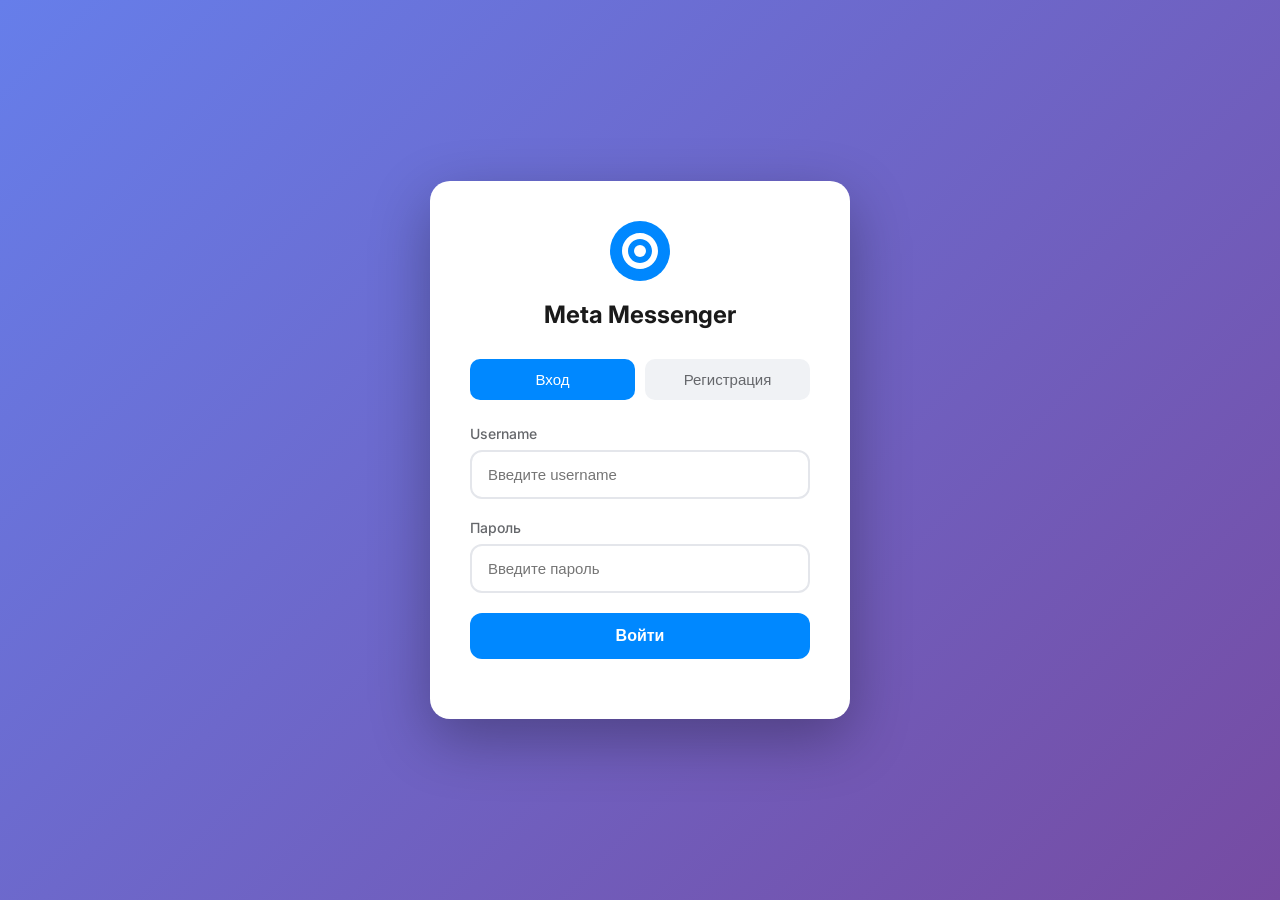
==== index.html @ 394619f1 "пердолич" ====
<!DOCTYPE html>
<html lang="ru">
<head>
  <meta charset="UTF-8">
  <meta name="viewport" content="width=device-width, initial-scale=1.0">
  <title>Meta Messenger</title>
  <link rel="stylesheet" href="/styles.css">
  <link href="https://fonts.googleapis.com/css2?family=Inter:wght@400;500;600;700&display=swap" rel="stylesheet">
</head>
<body>
  <div id="app">
    <!-- Auth Screen -->
    <div id="auth-screen" class="auth-screen">
      <div class="auth-container">
        <div class="auth-logo">
          <svg viewBox="0 0 40 40" fill="none" xmlns="http://www.w3.org/2000/svg">
            <circle cx="20" cy="20" r="20" fill="url(#gradient)"/>
            <path d="M20 8C13.373 8 8 13.373 8 20C8 26.627 13.373 32 20 32C26.627 32 32 26.627 32 20C32 13.373 26.627 8 20 8ZM20 28C15.582 28 12 24.418 12 20C12 15.582 15.582 12 20 12C24.418 12 28 15.582 28 20C28 24.418 24.418 28 20 28Z" fill="white"/>
            <circle cx="20" cy="20" r="4" fill="white"/>
            <defs>
              <linearGradient id="gradient" x1="0" y1="0" x2="40" y2="40">
                <stop stop-color="#0088FF"/>
                <stop offset="1" stop-color="#0056B3"/>
              </linearGradient>
            </defs>
          </svg>
          <h1>Meta Messenger</h1>
        </div>
        
        <div class="auth-tabs">
          <button class="auth-tab active" data-tab="login">Вход</button>
          <button class="auth-tab" data-tab="register">Регистрация</button>
        </div>
        
        <form id="login-form" class="auth-form">
          <div class="form-group">
            <label for="login-username">Username</label>
            <input type="text" id="login-username" placeholder="Введите username" required>
          </div>
          <div class="form-group">
            <label for="login-password">Пароль</label>
            <input type="password" id="login-password" placeholder="Введите пароль" required>
          </div>
          <button type="submit" class="btn-primary">Войти</button>
          <div id="login-error" class="error-message"></div>
        </form>
        
        <form id="register-form" class="auth-form hidden">
          <div class="form-group">
            <label for="register-username">Username</label>
            <input type="text" id="register-username" placeholder="Придумайте username" required>
          </div>
          <div class="form-group">
            <label for="register-display-name">Отображаемое имя</label>
            <input type="text" id="register-display-name" placeholder="Как вас называть">
          </div>
          <div class="form-group">
            <label for="register-password">Пароль</label>
            <input type="password" id="register-password" placeholder="Придумайте пароль" required minlength="6">
          </div>
          <button type="submit" class="btn-primary">Зарегистрироваться</button>
          <div id="register-error" class="error-message"></div>
        </form>
      </div>
    </div>
    
    <!-- Main App Screen -->
    <div id="main-screen" class="main-screen hidden">
      <!-- Sidebar -->
      <aside class="sidebar">
        <div class="sidebar-header">
          <div class="current-user">
            <img id="current-user-avatar" src="" alt="Avatar" class="avatar">
            <span id="current-user-name"></span>
          </div>
          <button id="logout-btn" class="btn-icon" title="Выйти">
            <svg viewBox="0 0 24 24" fill="none" stroke="currentColor" stroke-width="2">
              <path d="M9 21H5a2 2 0 0 1-2-2V5a2 2 0 0 1 2-2h4"/>
              <polyline points="16 17 21 12 16 7"/>
              <line x1="21" y1="12" x2="9" y2="12"/>
            </svg>
          </button>
        </div>
        
        <div class="search-container">
          <div class="search-box">
            <svg viewBox="0 0 24 24" fill="none" stroke="currentColor" stroke-width="2">
              <circle cx="11" cy="11" r="8"/>
              <path d="m21 21-4.35-4.35"/>
            </svg>
            <input type="text" id="user-search" placeholder="Поиск пользователей...">
          </div>
        </div>
        
        <div id="search-results" class="search-results hidden"></div>
        
        <div class="chats-list">
          <h3>Чаты</h3>
          <div id="chats-container"></div>
        </div>
      </aside>
      
      <!-- Chat Area -->
      <main class="chat-area">
        <div id="no-chat-selected" class="no-chat-selected">
          <svg viewBox="0 0 24 24" fill="none" stroke="currentColor" stroke-width="1.5">
            <path d="M21 15a2 2 0 0 1-2 2H7l-4 4V5a2 2 0 0 1 2-2h14a2 2 0 0 1 2 2z"/>
          </svg>
          <p>Выберите чат для начала общения</p>
        </div>
        
        <div id="chat-container" class="chat-container hidden">
          <div class="chat-header">
            <img id="chat-user-avatar" src="" alt="Avatar" class="avatar avatar-large">
            <div class="chat-user-info">
              <h2 id="chat-user-name"></h2>
              <span id="chat-user-status">online</span>
            </div>
          </div>
          
          <div id="messages-container" class="messages-container"></div>
          
          <form id="message-form" class="message-form">
            <input type="text" id="message-input" placeholder="Напишите сообщение..." autocomplete="off">
            <button type="submit" class="btn-send">
              <svg viewBox="0 0 24 24" fill="none" stroke="currentColor" stroke-width="2">
                <line x1="22" y1="2" x2="11" y2="13"/>
                <polygon points="22 2 15 22 11 13 2 9 22 2"/>
              </svg>
            </button>
          </form>
        </div>
      </main>
    </div>
  </div>
  
  <script src="/app.js"></script>
</body>
</html>
---- styles.css ----
* {
  margin: 0;
  padding: 0;
  box-sizing: border-box;
}

:root {
  --primary-color: #0088FF;
  --primary-hover: #0066CC;
  --bg-color: #F0F2F5;
  --sidebar-bg: #FFFFFF;
  --chat-bg: #EFEFEF;
  --message-out: #0088FF;
  --message-in: #FFFFFF;
  --text-primary: #1A1A1A;
  --text-secondary: #65676B;
  --border-color: #E4E6EB;
  --error-color: #DC3545;
  --success-color: #28A745;
}

body {
  font-family: 'Inter', -apple-system, BlinkMacSystemFont, 'Segoe UI', Roboto, sans-serif;
  background: var(--bg-color);
  color: var(--text-primary);
  height: 100vh;
  overflow: hidden;
}

.hidden {
  display: none !important;
}

/* Auth Screen */
.auth-screen {
  display: flex;
  align-items: center;
  justify-content: center;
  min-height: 100vh;
  background: linear-gradient(135deg, #667eea 0%, #764ba2 100%);
}

.auth-container {
  background: white;
  border-radius: 20px;
  padding: 40px;
  width: 100%;
  max-width: 420px;
  box-shadow: 0 20px 60px rgba(0, 0, 0, 0.3);
}

.auth-logo {
  text-align: center;
  margin-bottom: 30px;
}

.auth-logo svg {
  width: 60px;
  height: 60px;
  margin-bottom: 15px;
}

.auth-logo h1 {
  font-size: 24px;
  font-weight: 700;
  color: var(--text-primary);
}

.auth-tabs {
  display: flex;
  gap: 10px;
  margin-bottom: 25px;
}

.auth-tab {
  flex: 1;
  padding: 12px;
  border: none;
  background: var(--bg-color);
  color: var(--text-secondary);
  font-size: 15px;
  font-weight: 500;
  cursor: pointer;
  border-radius: 10px;
  transition: all 0.2s;
}

.auth-tab.active {
  background: var(--primary-color);
  color: white;
}

.auth-form {
  display: flex;
  flex-direction: column;
  gap: 20px;
}

.form-group {
  display: flex;
  flex-direction: column;
  gap: 8px;
}

.form-group label {
  font-size: 14px;
  font-weight: 500;
  color: var(--text-secondary);
}

.form-group input {
  padding: 14px 16px;
  border: 2px solid var(--border-color);
  border-radius: 12px;
  font-size: 15px;
  transition: border-color 0.2s;
}

.form-group input:focus {
  outline: none;
  border-color: var(--primary-color);
}

.btn-primary {
  padding: 14px;
  background: var(--primary-color);
  color: white;
  border: none;
  border-radius: 12px;
  font-size: 16px;
  font-weight: 600;
  cursor: pointer;
  transition: background 0.2s;
}

.btn-primary:hover {
  background: var(--primary-hover);
}

.error-message {
  color: var(--error-color);
  font-size: 14px;
  text-align: center;
}

/* Main Screen */
.main-screen {
  display: flex;
  height: 100vh;
}

/* Sidebar */
.sidebar {
  width: 380px;
  background: var(--sidebar-bg);
  border-right: 1px solid var(--border-color);
  display: flex;
  flex-direction: column;
}

.sidebar-header {
  display: flex;
  justify-content: space-between;
  align-items: center;
  padding: 20px;
  border-bottom: 1px solid var(--border-color);
}

.current-user {
  display: flex;
  align-items: center;
  gap: 12px;
}

.avatar {
  width: 40px;
  height: 40px;
  border-radius: 50%;
  object-fit: cover;
}

.avatar-large {
  width: 50px;
  height: 50px;
}

#current-user-name {
  font-weight: 600;
}

.btn-icon {
  width: 40px;
  height: 40px;
  border: none;
  background: var(--bg-color);
  border-radius: 50%;
  cursor: pointer;
  display: flex;
  align-items: center;
  justify-content: center;
  transition: background 0.2s;
}

.btn-icon:hover {
  background: var(--border-color);
}

.btn-icon svg {
  width: 20px;
  height: 20px;
  color: var(--text-secondary);
}

.search-container {
  padding: 15px 20px;
}

.search-box {
  display: flex;
  align-items: center;
  gap: 10px;
  background: var(--bg-color);
  padding: 12px 16px;
  border-radius: 12px;
}

.search-box svg {
  width: 20px;
  height: 20px;
  color: var(--text-secondary);
}

.search-box input {
  flex: 1;
  border: none;
  background: transparent;
  font-size: 15px;
}

.search-box input:focus {
  outline: none;
}

.search-results {
  max-height: 300px;
  overflow-y: auto;
  margin: 0 15px 15px;
  border: 1px solid var(--border-color);
  border-radius: 12px;
  background: white;
}

.search-result-item {
  display: flex;
  align-items: center;
  gap: 12px;
  padding: 12px 15px;
  cursor: pointer;
  transition: background 0.2s;
  border-bottom: 1px solid var(--border-color);
}

.search-result-item:last-child {
  border-bottom: none;
}

.search-result-item:hover {
  background: var(--bg-color);
}

.search-result-info {
  flex: 1;
}

.search-result-name {
  font-weight: 500;
}

.search-result-username {
  font-size: 13px;
  color: var(--text-secondary);
}

.btn-add {
  padding: 8px 16px;
  background: var(--primary-color);
  color: white;
  border: none;
  border-radius: 20px;
  font-size: 13px;
  font-weight: 500;
  cursor: pointer;
}

.chats-list {
  flex: 1;
  overflow-y: auto;
  padding: 15px;
}

.chats-list h3 {
  font-size: 14px;
  font-weight: 600;
  color: var(--text-secondary);
  margin-bottom: 15px;
  text-transform: uppercase;
}

.chat-item {
  display: flex;
  align-items: center;
  gap: 12px;
  padding: 12px 15px;
  border-radius: 12px;
  cursor: pointer;
  transition: background 0.2s;
}

.chat-item:hover {
  background: var(--bg-color);
}

.chat-item.active {
  background: #E7F3FF;
}

.chat-item-info {
  flex: 1;
  min-width: 0;
}

.chat-item-name {
  font-weight: 500;
  margin-bottom: 4px;
}

.chat-item-last-message {
  font-size: 13px;
  color: var(--text-secondary);
  white-space: nowrap;
  overflow: hidden;
  text-overflow: ellipsis;
}

.chat-item-time {
  font-size: 12px;
  color: var(--text-secondary);
}

/* Chat Area */
.chat-area {
  flex: 1;
  display: flex;
  flex-direction: column;
  background: var(--chat-bg);
}

.no-chat-selected {
  display: flex;
  flex-direction: column;
  align-items: center;
  justify-content: center;
  height: 100%;
  color: var(--text-secondary);
}

.no-chat-selected svg {
  width: 80px;
  height: 80px;
  margin-bottom: 20px;
  opacity: 0.5;
}

.no-chat-selected p {
  font-size: 18px;
}

.chat-container {
  display: flex;
  flex-direction: column;
  height: 100%;
}

.chat-header {
  display: flex;
  align-items: center;
  gap: 15px;
  padding: 15px 25px;
  background: var(--sidebar-bg);
  border-bottom: 1px solid var(--border-color);
}

.chat-user-info h2 {
  font-size: 18px;
  font-weight: 600;
}

#chat-user-status {
  font-size: 13px;
  color: var(--success-color);
}

.messages-container {
  flex: 1;
  overflow-y: auto;
  padding: 20px 25px;
  display: flex;
  flex-direction: column;
  gap: 10px;
}

.message {
  display: flex;
  gap: 10px;
  max-width: 70%;
}

.message.outgoing {
  align-self: flex-end;
  flex-direction: row-reverse;
}

.message.incoming {
  align-self: flex-start;
}

.message-avatar {
  width: 35px;
  height: 35px;
  border-radius: 50%;
  object-fit: cover;
}

.message-content {
  display: flex;
  flex-direction: column;
}

.message-bubble {
  padding: 12px 16px;
  border-radius: 18px;
  max-width: 100%;
  word-wrap: break-word;
}

.message.incoming .message-bubble {
  background: var(--message-in);
  border-bottom-left-radius: 4px;
}

.message.outgoing .message-bubble {
  background: var(--message-out);
  color: white;
  border-bottom-right-radius: 4px;
}

.message-meta {
  display: flex;
  align-items: center;
  gap: 5px;
  margin-top: 4px;
  font-size: 11px;
  color: var(--text-secondary);
}

.message.outgoing .message-meta {
  justify-content: flex-end;
}

.message-time {
  opacity: 0.7;
}

.message-read {
  color: var(--primary-color);
}

.message-form {
  display: flex;
  gap: 10px;
  padding: 20px 25px;
  background: var(--sidebar-bg);
  border-top: 1px solid var(--border-color);
}

#message-input {
  flex: 1;
  padding: 14px 20px;
  border: 2px solid var(--border-color);
  border-radius: 24px;
  font-size: 15px;
  font-family: inherit;
}

#message-input:focus {
  outline: none;
  border-color: var(--primary-color);
}

.btn-send {
  width: 50px;
  height: 50px;
  border: none;
  background: var(--primary-color);
  color: white;
  border-radius: 50%;
  cursor: pointer;
  display: flex;
  align-items: center;
  justify-content: center;
  transition: background 0.2s;
}

.btn-send:hover {
  background: var(--primary-hover);
}

.btn-send svg {
  width: 22px;
  height: 22px;
}

/* Scrollbar */
::-webkit-scrollbar {
  width: 6px;
}

::-webkit-scrollbar-track {
  background: transparent;
}

::-webkit-scrollbar-thumb {
  background: var(--border-color);
  border-radius: 3px;
}

::-webkit-scrollbar-thumb:hover {
  background: var(--text-secondary);
}

/* Responsive */
@media (max-width: 768px) {
  .sidebar {
    width: 100%;
    position: absolute;
    z-index: 10;
    transform: translateX(-100%);
    transition: transform 0.3s;
  }
  
  .sidebar.show {
    transform: translateX(0);
  }
  
  .main-screen {
    position: relative;
  }
}
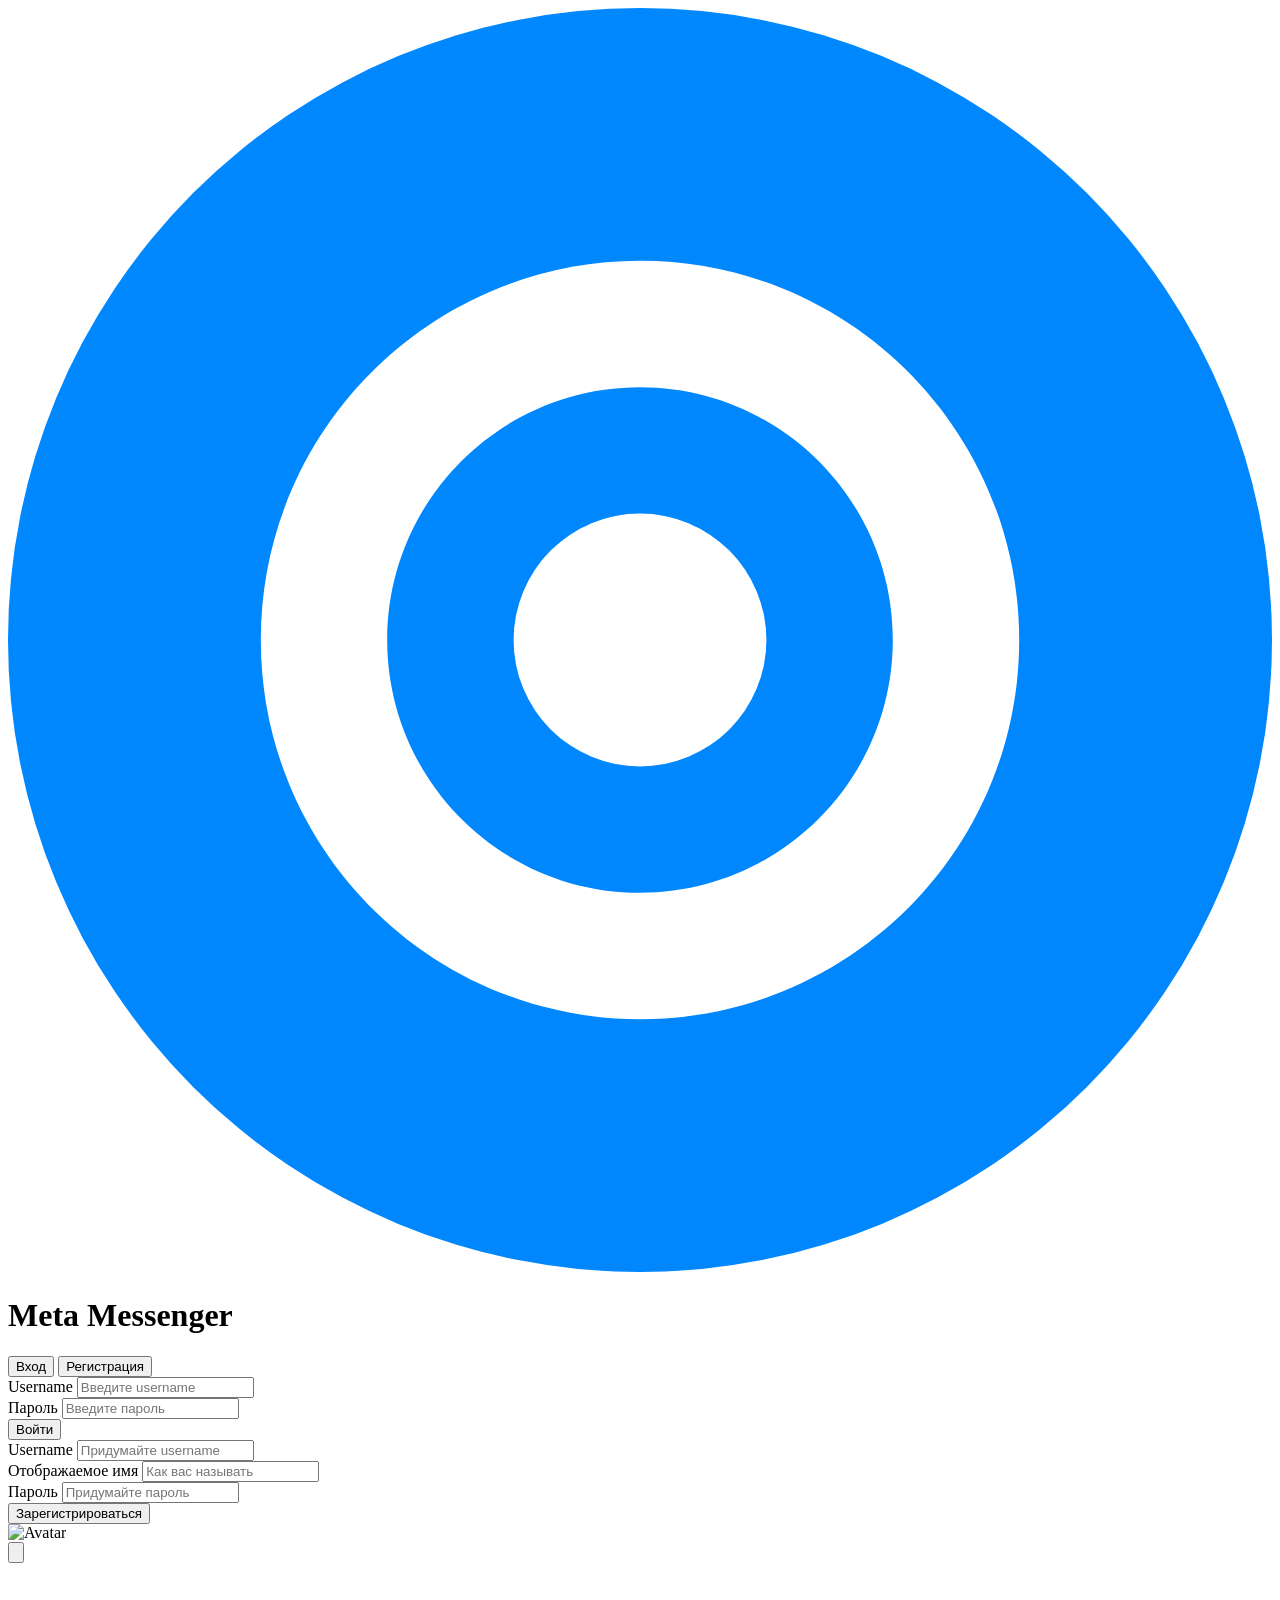
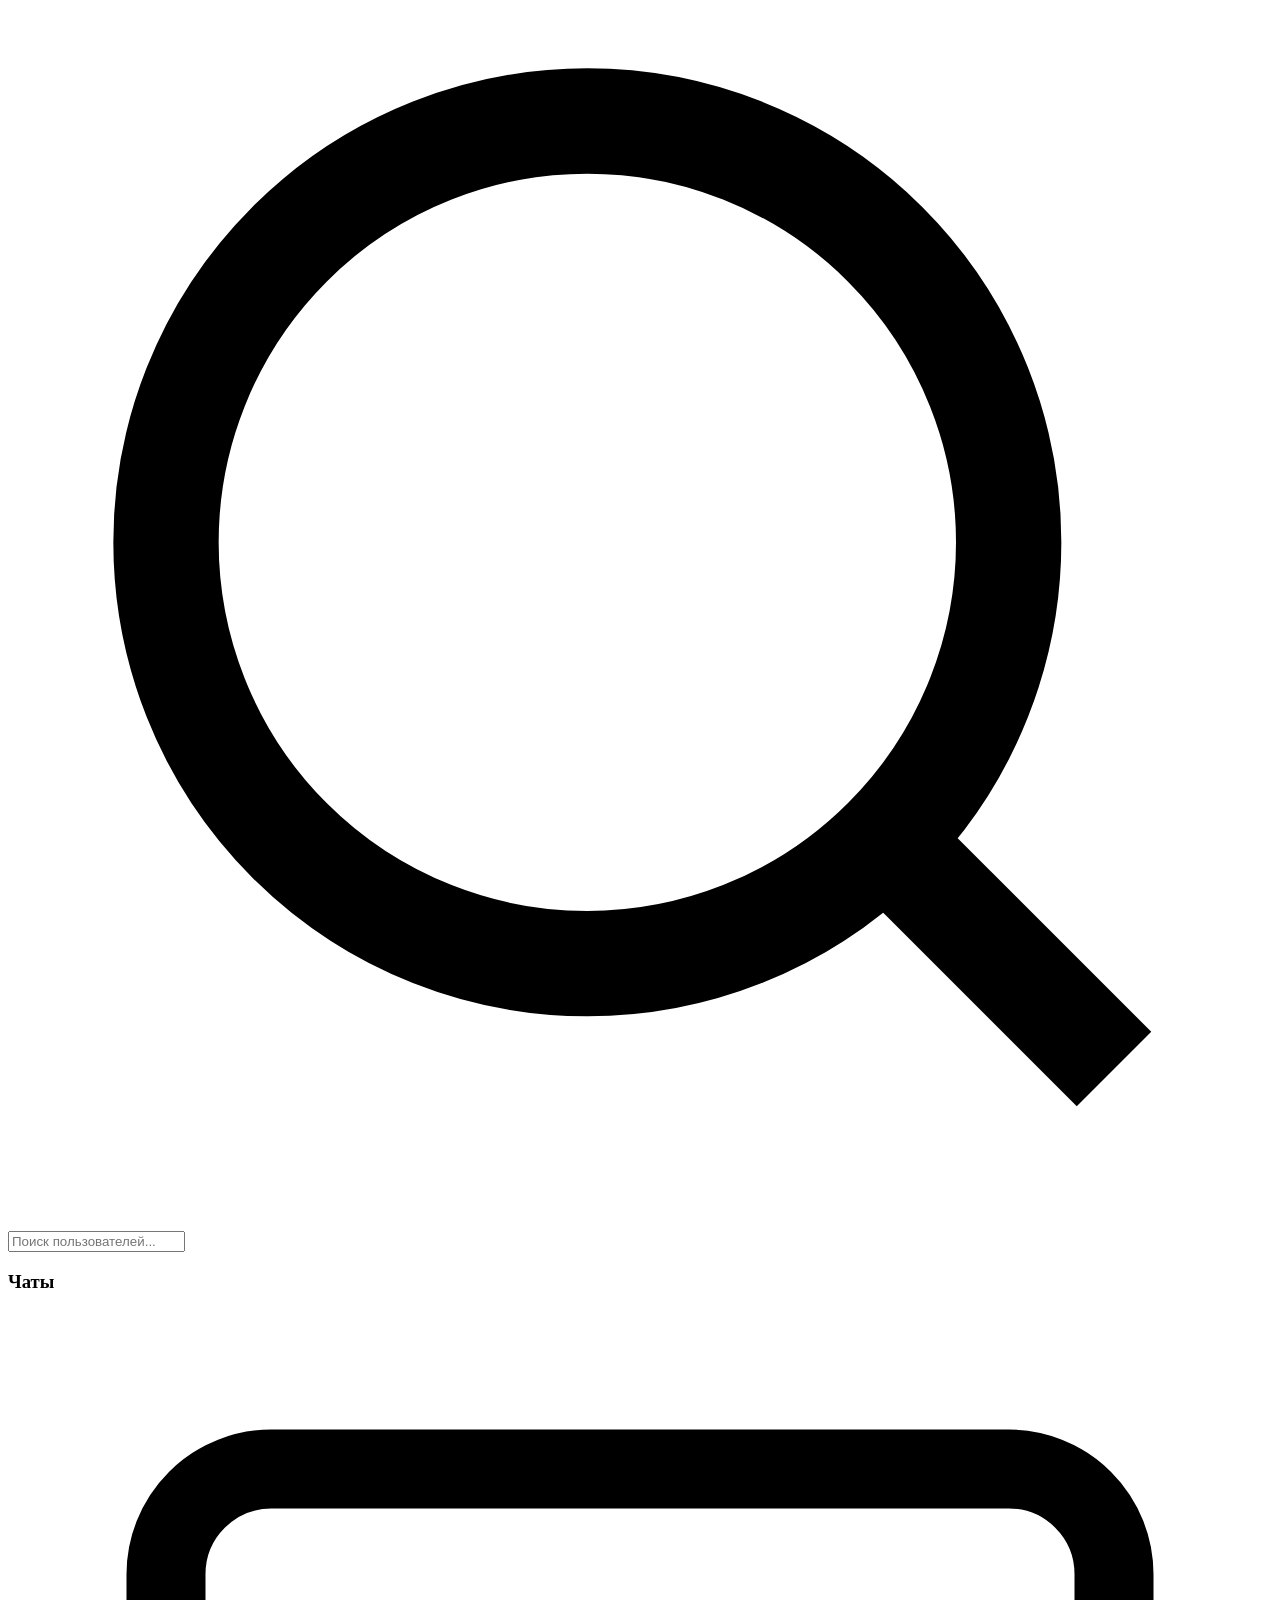
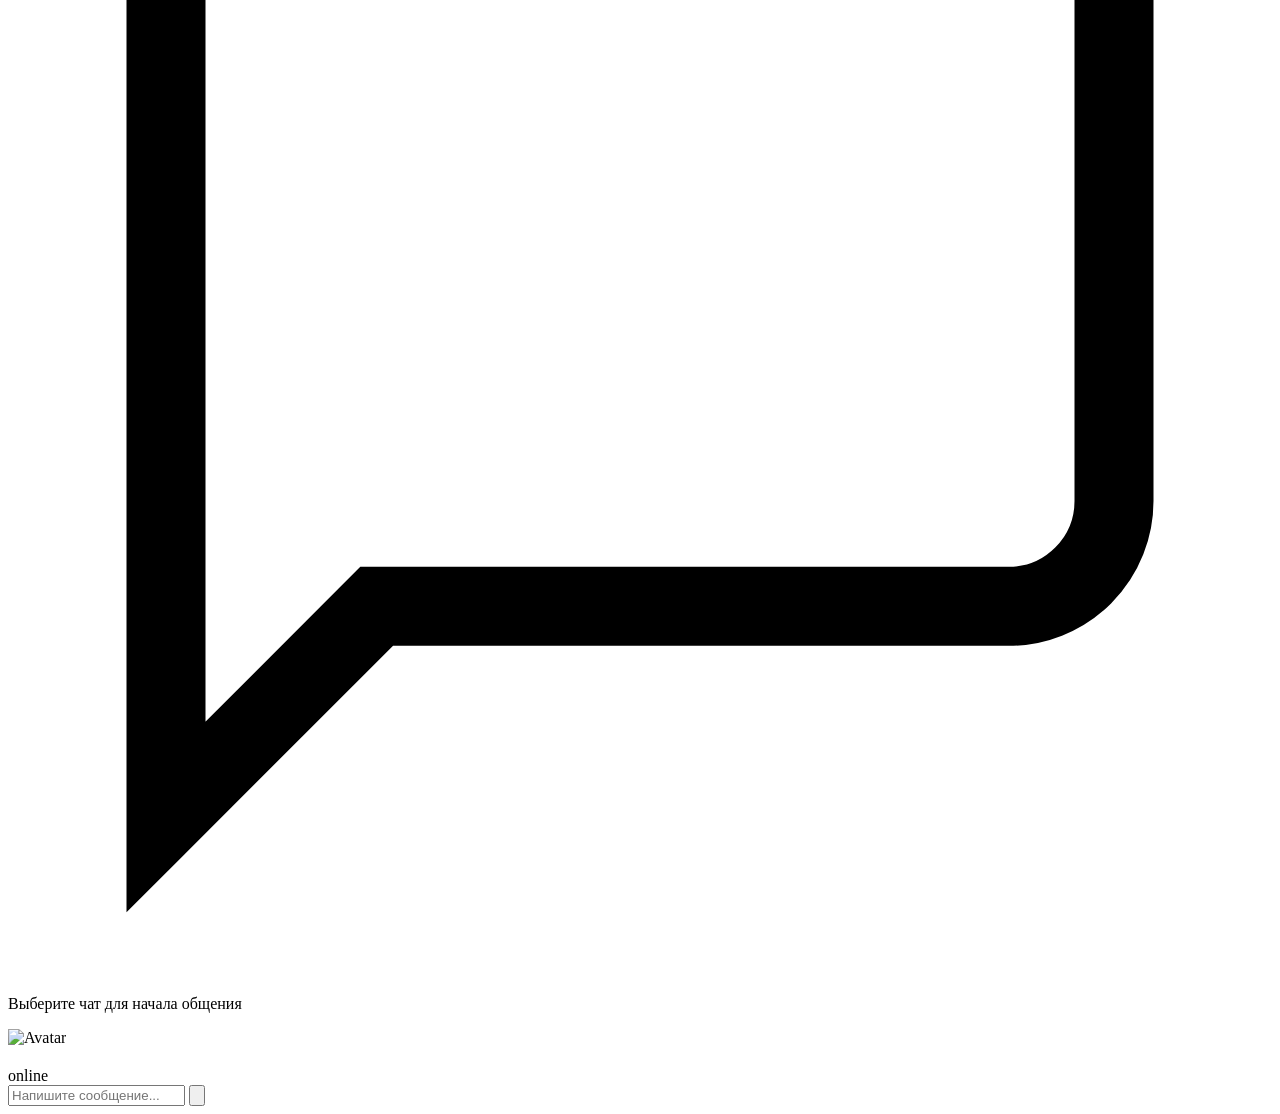
==== commit 4d26692e: "Fix paths for GitHub Pages subdirectory Co-authored-by: Qwen-Coder <qwen-coder@alibabacloud.com>" ====
--- a/index.html
+++ b/index.html
@@ -4,7 +4,7 @@
   <meta charset="UTF-8">
   <meta name="viewport" content="width=device-width, initial-scale=1.0">
   <title>Meta Messenger</title>
-  <link rel="stylesheet" href="/styles.css">
+  <link rel="stylesheet" href="/MetaMessenger/styles.css">
   <link href="https://fonts.googleapis.com/css2?family=Inter:wght@400;500;600;700&display=swap" rel="stylesheet">
 </head>
 <body>
@@ -134,6 +134,6 @@
     </div>
   </div>
   
-  <script src="/app.js"></script>
+  <script src="/MetaMessenger/app.js"></script>
 </body>
 </html>
